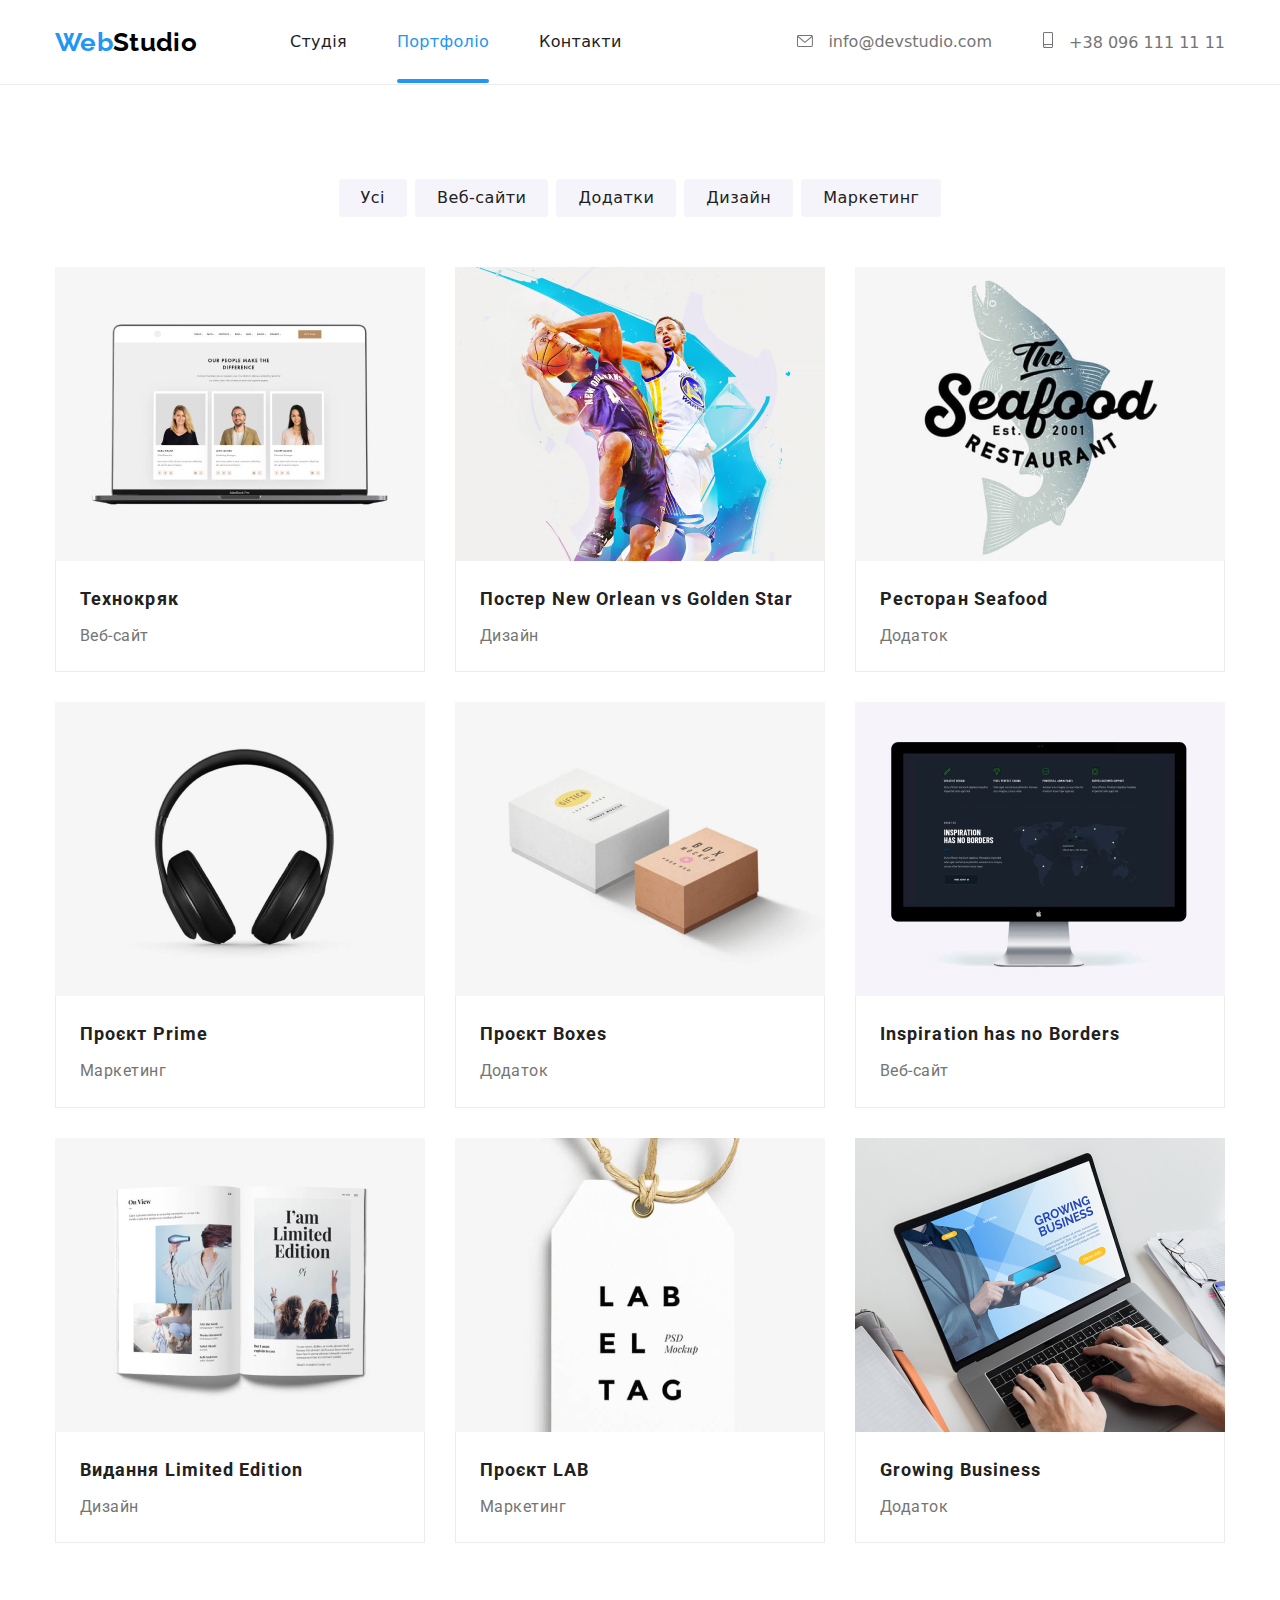
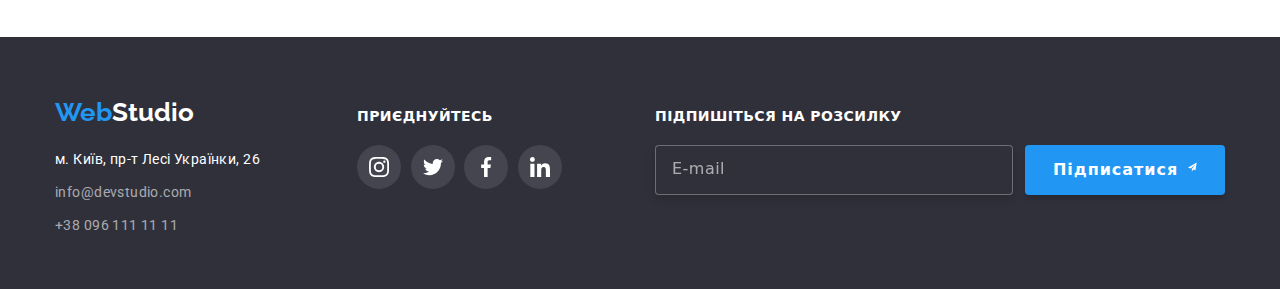
==== portfolio.html @ d7d5b074 "BEM" ====
<!DOCTYPE html>
<html lang="uk">
  <head>
    <meta charset="UTF-8" />
    <meta http-equiv="X-UA-Compatible" content="IE=edge" />
    <meta name="viewport" content="width=device-width, initial-scale=1.0" />
    <link rel="stylesheet" href="https://cdnjs.cloudflare.com/ajax/libs/modern-normalize/1.0.0/modern-normalize.min.css"/>
    <link rel="stylesheet"href="https://cdnjs.cloudflare.com/ajax/libs/animate.css/4.1.1/animate.min.css"/>
    <link rel="stylesheet" href="./css/style.css">
    <link rel="preconnect" href="https://fonts.googleapis.com">
<link rel="preconnect" href="https://fonts.gstatic.com" crossorigin>
<link href="https://fonts.googleapis.com/css2?family=Raleway:wght@700&family=Roboto:wght@400;500;700;900&display=swap" rel="stylesheet">
    <title>Web Studio</title>
  </head>
  <body>
    <header class="header portf-header">
      <div class="header__wrap container">
        <nav class="header-nav">
          <a href="./index.html" class="logo link">Web<span class="logo--accent-black">Studio</span></a>
          <ul class="navigation">
            <li class="navigation__item link"><a href="./index.html" class="header__item--link link">Студія</a></li>
            <li class="navigation__item link"><a href="./portfolio.html" class="header__item--link link navigation__item--current">Портфоліо</a></li>
            <li class="navigation__item link"><a href="" class="header__item--link link">Контакти</a></li>
          </ul>
        </nav>
        <div class="header-contact">
          <a href="mailto:info@devstudio.com" class="header-contact__item link header__item--link">
            <svg class="header-contact__icon" width="16" height="12">
              <use href="./images/icons.svg#icon-envelope"></use>
            </svg>
            info@devstudio.com</a>
          <a href="tel:+380961111111" class="header-contact__item link header__item--link">
            <svg class="header-contact__icon" width="12" height="16">
              <use href="./images/icons.svg#icon-smartphone"></use>
            </svg>
            +38 096 111 11 11</a>
        </div>
      </div>
    </header>
    <main>
      <section>
        <div class="container">
          <h1 class="invisible">Портфоліо</h1>
          <ul>
            <div class="filter-nav animate__animated animate__slideInDown">
              <li class="filter-nav__link link"><button type="button" class="filter-nav__button">Усі</button></li>
              <li class="filter-nav__link link"><button type="button" class="filter-nav__button">Веб-сайти</button></li>
              <li class="filter-nav__link link"><button type="button" class="filter-nav__button">Додатки</button></li>
              <li class="filter-nav__link link"><button type="button" class="filter-nav__button">Дизайн</button></li>
              <li class="filter-nav__link link"><button type="button" class="filter-nav__button">Маркетинг</button></li>
            </div>
          </ul>
         
          <ul>
            <div class="portfolio-cards animate__animated animate__zoomIn">
              <li class="portfolio-cards__item">
                <a href="" class="portfolio-cards__link link">
                  <div>
                    <div class="portfolio-cards__overlay">
                      <img src="./images/portfolio/tehnokryak.jpg" alt="Технокряк">
                        <p class="portfolio-cards__overlay-text">Ресурс пропонує комплексні пропозиції з різним рівнем функціоналу та сервісів. Все це дозволить відвідувачу отримати вичерпні відомості про компанію чи приватну особу.</p>
                    </div>
                    <div class="portfolio-cards__content">
                      <h2 class="portfolio-cards__title">Технокряк</h2>
                      <p class="portfolio-cards__text">Веб-сайт</p>
                    </div>
                </div>
                </a>
              </li>
              <li class="portfolio-cards__item">
                <a href="" class="portfolio-cards__link link">
                  <div>
                    <div class="portfolio-cards__overlay">
                      <img src="./images/portfolio/poster.jpg" alt="Постер New Orlean vs Golden Star" width="370px">
                        <p class="portfolio-cards__overlay-text">Ресурс пропонує комплексні пропозиції з різним рівнем функціоналу та сервісів. Все це дозволить відвідувачу отримати вичерпні відомості про компанію чи приватну особу.</p>
                    </div>
                    <div class="portfolio-cards__content">
                      <h2 class="portfolio-cards__title">Постер New Orlean vs Golden Star</h2>
                      <p class="portfolio-cards__text">Дизайн</p>
                    </div>
                  </div>
                </a>
              </li>
              <li class="portfolio-cards__item">
                <a href="" class="portfolio-cards__link link">
                  <div>
                    <div class="portfolio-cards__overlay">
                      <img src="./images/portfolio/restoran.jpg" alt="Ресторан Seafood" width="370px">
                        <p class="portfolio-cards__overlay-text">Ресурс пропонує комплексні пропозиції з різним рівнем функціоналу та сервісів. Все це дозволить відвідувачу отримати вичерпні відомості про компанію чи приватну особу.</p>
                    </div>
                    <div class="portfolio-cards__content">
                      <h2 class="portfolio-cards__title">Ресторан Seafood</h2>
                      <p class="portfolio-cards__text">Додаток</p>
                    </div>
                    
                  </div>
                </a>
              </li>
              <li class="portfolio-cards__item">
                <a href="" class="portfolio-cards__link link">
                  <div>
                    <div class="portfolio-cards__overlay">
                      <img src="./images/portfolio/project-prime.jpg" alt="Проєкт Prime" width="370px">
                        <p class="portfolio-cards__overlay-text">Ресурс пропонує комплексні пропозиції з різним рівнем функціоналу та сервісів. Все це дозволить відвідувачу отримати вичерпні відомості про компанію чи приватну особу.</p>
                    </div>
                    <div class="portfolio-cards__content">
                      <h2 class="portfolio-cards__title">Проєкт Prime</h2>
                      <p class="portfolio-cards__text">Маркетинг</p>
                    </div>
                  </div>
                </a>
              </li>
              <li class="portfolio-cards__item">
                <a href="" class="portfolio-cards__link link">
                  <div>
                    <div class="portfolio-cards__overlay">
                      <img src="./images/portfolio/project-boxes.jpg" alt="Проєкт Boxes" width="370px">
                        <p class="portfolio-cards__overlay-text">Ресурс пропонує комплексні пропозиції з різним рівнем функціоналу та сервісів. Все це дозволить відвідувачу отримати вичерпні відомості про компанію чи приватну особу.</p>
                    </div>
                    <div class="portfolio-cards__content">
                      <h2 class="portfolio-cards__title">Проєкт Boxes</h2>
                      <p class="portfolio-cards__text">Додаток</p>
                    </div>
                  </div>
                </a>
              </li>
              <li class="portfolio-cards__item">
                <a href="" class="portfolio-cards__link link">
                  <div>
                    <div class="portfolio-cards__overlay">
                      <img src="./images/portfolio/inspiration.jpg" alt="Inspiration has no Borders" width="370px">
                        <p class="portfolio-cards__overlay-text">Ресурс пропонує комплексні пропозиції з різним рівнем функціоналу та сервісів. Все це дозволить відвідувачу отримати вичерпні відомості про компанію чи приватну особу.</p>
                    </div>
                    <div class="portfolio-cards__content">
                      <h2 class="portfolio-cards__title">Inspiration has no Borders</h2>
                      <p class="portfolio-cards__text">Веб-сайт</p>
                    </div>
                  </div>
                </a>
              </li>
              <li class="portfolio-cards__item">
                <a href="" class="portfolio-cards__link link">
                  <div>
                    <div class="portfolio-cards__overlay">
                      <img src="./images/portfolio/vydannia.jpg" alt="Видання Limited Edition" width="370px">
                        <p class="portfolio-cards__overlay-text">Ресурс пропонує комплексні пропозиції з різним рівнем функціоналу та сервісів. Все це дозволить відвідувачу отримати вичерпні відомості про компанію чи приватну особу.</p>
                    </div>
                    <div class="portfolio-cards__content">
                      <h2 class="portfolio-cards__title">Видання Limited Edition</h2>
                      <p class="portfolio-cards__text">Дизайн</p>
                    </div>
                  </div>
                </a>
              </li>
              <li class="portfolio-cards__item">
                <a href="" class="portfolio-cards__link link">
                  <div>
                    <div class="portfolio-cards__overlay">
                      <img src="./images/portfolio/project-lab.jpg" alt="Проєкт LAB" width="370px">
                        <p class="portfolio-cards__overlay-text">Ресурс пропонує комплексні пропозиції з різним рівнем функціоналу та сервісів. Все це дозволить відвідувачу отримати вичерпні відомості про компанію чи приватну особу.</p>
                    </div>
                    <div class="portfolio-cards__content">
                      <h2 class="portfolio-cards__title">Проєкт LAB</h2>
                      <p class="portfolio-cards__text">Маркетинг</p>
                    </div>
                  </div>
                </a>
              </li>
              <li class="portfolio-cards__item">
                <a href="" class="portfolio-cards__link link">
                  <div>
                    <div class="portfolio-cards__overlay">
                      <img src="./images/portfolio/growing-business.jpg" alt="Growing Business" width="370px">
                        <p class="portfolio-cards__overlay-text">Ресурс пропонує комплексні пропозиції з різним рівнем функціоналу та сервісів. Все це дозволить відвідувачу отримати вичерпні відомості про компанію чи приватну особу.</p>
                    </div>
                    <div class="portfolio-cards__content">
                      <h2 class="portfolio-cards__title">Growing Business</h2>
                      <p class="portfolio-cards__text">Додаток</p>
                    </div>
                  </div>
                </a>
              </li>
            </div>
          </ul>
        </div>
    </section>
    </main>

    <!-- FOOTER -->

    <footer class="footer">
      <div class="container">
        <div class="footer-flex-wrap">
          <div class="footer-wrap">
            <a href="./index.html" class="logo link footer-logo">Web<span class="logo--accent-white">Studio</span></a>
            <address class="address">м. Київ, пр-т Лесі Українки, 26</address>
            <a href="mailto:info@devstudio.com" class="footer-wrap__item footer-contacts header-link">info@devstudio.com</a>
            <a href="tel:+380961111111" class="footer-contacts header-link">+38 096 111 11 11</a>
          </div>
          <div class="join-footer">
            <h3 class="join-footer__title">приєднуйтесь</h3>
            <ul class="footer-list">
              <li class="footer-list__item">
                <a class="footer-list__link" href="https://instagram.com/">
                    <svg class="footer-list__icon" width="20" height="20">
                      <use href="./images/icons.svg#icon-instagram-team"></use>
                    </svg>
                </a>
              </li>
              <li class="footer-list__item">
                <a class="footer-list__link" href="https://twitter.com">
                  <svg class="footer-list__icon" width="20" height="20">
                    <use href="./images/icons.svg#icon-twitter-team"></use>
                  </svg>
                </a>
              </li>
              <li class="footer-list__item">
                <a class="footer-list__link" href="https://facebook.com">
                  <svg class="footer-list__icon" width="20" height="20">
                    <use href="./images/icons.svg#icon-facebook-team"></use>
                  </svg>
                </a>
              </li>
              <li class="footer-list__item">
                <a class="footer-list__link" href="https://linkedin.com">
                  <svg class="footer-list__icon" width="20" height="20">
                    <use href="./images/icons.svg#icon-linkedin-team"></use>
                  </svg>
                </a>
              </li>
            </ul>
          </div>
          <div class="footer-follow">
            <p class="footer-follow__title">Підпишіться на розсилку</p>
            <div class="follow-wrap">
              <label class="follow-input">
                <input type="email" name="email" placeholder="E-mail" autocomplete="off" class="follow-input__styles">
              </label>
              <button type="submit" class="follow-btn">
                Підписатися
                <svg class="icon-send" width="18" height="18">
                  <use href="./images/icons.svg#icon-send"></use>
                </svg>
              </button>
            </div>
            
          </div>
        </div>
      </div>
    </footer>

    <script> </script>
  </body>
</html>
---- css/style.css ----
:root{
--primary-text-color: #757575;
--title-text-color: #212121;
--accent-color: #2196F3;
--primary-white-color: #ffffff;
--secondary-background-color: #F5F4FA;
--icons-fill-color: #AFB1B8;
--accent-hover-color: #188CE8;
--primary-footer-color: #2F303A;
--primary-border-color: #ECECEC;
}


.main-page{
    background-color: var(--primary-white-color);
    color: var(--primary-text-color);

    font-family: 'Roboto', sans-serif;
    font-weight: 400;
    letter-spacing: 0.03em;
    font-size: 14px;
}

h1,
h2,
h3,
h4,
h5,
h6,
p,
ul {
    margin: 0;
}

h2{
    font-weight: 700;
    font-size: 36px;
    line-height: 1.7;
    letter-spacing: 0.03em;
    text-align: center;

    color: var(--title-text-color);
}

h3{
    color: var(--title-text-color);
    

    font-weight: 700;
    font-size: 18px;
    line-height: 2;
    letter-spacing: 0.06em;
}

p{
    font-size: 16px;
    line-height: 1.9;
    letter-spacing: 0.03em;
    color: var(--primary-text-color);
}

button {
    border: none;
    cursor: pointer;
}

.invisible {
    position: absolute;
    clip: rect(0 0 0 0);
    width: 1px;
    height: 1px;
    margin: -1px;
  }


ul {
    margin-top: 0;
    margin-bottom: 0;
    padding-left: 0;
    list-style: none;
}

img {
    display: block;
    max-width: 100%;
    height: auto;
}   

.container {
    max-width: 1200px;
    margin-left: auto;
    margin-right: auto;
    padding-left: 15px;
    padding-right: 15px;
    /* outline: 1px solid red; */
}

section {
    padding-top: 94px;
    padding-bottom: 94px;
  }

/* HEADER */


.navigation{
    display: flex;   
    align-items: center;
}


.header {
    max-width: 1600px;
    margin-left: auto;
    margin-right: auto;
}

.navigation__item:not(:first-of-type){
    margin-left: 50px;
}

.header__wrap {
    display: flex;
}

.header-nav{
    font-weight: 500;
    line-height: 1.15;
    letter-spacing: 0.02em;
    color: var(--title-text-color);
    display: flex;
}

.header__item--link{
    transition: color 250ms cubic-bezier(0.4, 0, 0.2, 1);
}

.header__item--link:hover,
.nheader__item--link:focus{
    color: var(--accent-color);
}

.link {
    list-style-type: none;
    text-decoration: none;
    color: var(--title-text-color);
    position: relative;
    padding-top: 32px;
    padding-bottom: 32px;
}

.navigation__item--current{
    color: var(--accent-color);
}

.navigation__item--current::after{
    content: '';
    position: absolute;
    display: block;
    width: 100%;
    height: 4px;
    bottom: 0;
    background-color: var(--accent-color);
    border-radius: 2px;
}

.header-contact {
    display: flex;
    align-items: center;
    margin-left: auto;
}

.header-contact__item{
    color: var(--primary-text-color);
    text-decoration: none;
}

.header-contact__item:not(:first-child){
    margin-left: 50px;
}

.header-contact__icon {
    margin-right: 10px;
    align-items: center;
    fill: currentColor;
}


.portf-header {
    border-bottom: 1px solid var(--primary-border-color);
}



/* LOGO */

.logo--accent-black{
color: #000000;
}

.logo--accent-white {
    color: var(--primary-white-color);
}

.logo{
    display: flex;
    align-items: center;
    color: var(--accent-color);
    font-family: 'Raleway';
    font-weight: 700;
    font-size: 26px;
    line-height: 1.2;
    margin-right: 93px;
    padding-top: 24px;
    padding-bottom: 24px;
}

.footer-logo {
    margin-bottom: 20px;
    padding: 0;
}




/* HERO SECTION */

.hero-section {
    background-color: #C4C4C4;
    background-image: linear-gradient(to right, rgba(47, 48, 58, 0.4), rgba(47, 48, 58, 0.4)), url(../images/hero-bcg.jpg);
    background-repeat: no-repeat;
    background-size: cover;
    max-width: 1600px;
    min-height: 600px;
    margin-left: auto;
    margin-right: auto;

    text-align: center;
    padding-top: 200px;
    padding-bottom: 200px;
}

.hero__title{
    color: var(--primary-white-color);
    font-weight: 900;
    font-size: 44px;
    line-height: 1.36;
    letter-spacing: 0.06em;
    text-transform: uppercase;
    max-width: 700px;
    margin: 0 auto;
}

.hero__btn{
    font-family: inherit;
    font-weight: 700;
    font-size: 16px;
    line-height: 1.9;
    letter-spacing: 0.06em;

    
    box-sizing: border-box;
    padding: 10px 32px;
    box-shadow: 0px 4px 4px rgba(0, 0, 0, 0.15);
    margin-top: 30px;

    border: 0;
    border-radius: 4px;
    cursor: pointer;
    color: var(--primary-white-color);
    background-color: var(--accent-color);
    transition: background-color, 250ms cubic-bezier(0.4, 0, 0.2, 1);
}

.hero__btn:hover,
.hero__btn:focus{
    background-color: var(--accent-hover-color);
}


/* ABOUT SECTION */

.about-container__item {
    max-width: 270px;
    list-style-type: none;
}

.about-container {
    display: flex;
}

.about-container__item:not(:first-child){
    margin-left: 30px;
}

.about-container__title {
    font-family: 'Roboto';
    font-weight: 700;
    font-size: 14px;
    line-height: 1.1;
    letter-spacing: 0.03em;
    text-transform: uppercase;
    margin-bottom: 10px;      
}

.about-container__text {
    font-family: 'Roboto';
    font-weight: 400;
    font-size: 14px;
    line-height: 1.7;
    letter-spacing: 0.03em;
}

.about-container_icon{
    margin-bottom: 30px;
    background-color: var(--secondary-background-color);
    border-radius: 4px;
}

.about-container--svg {
    display: block;
    margin: 0 auto;
    align-items: center;
    height: 120px;

}

/* SECTION WORK */

.section-work {
    padding-top: 0;
}

.section-work__title {
    margin-bottom: 50px;
}

.work-list{
    margin: 0 auto;
    list-style-type: none;
    display: flex;
    column-gap: 30px;
}

.work-list__item{
position: relative;
flex-basis: calc((100% - 60px)/3);
}

.work-list__text-container{
    position: absolute;
    display: block;
    left: 0;
    bottom: 0;
    min-height: 70px;
    width: 100%;
    background-color: rgba(47, 48, 58, 0.8);

    font-weight: 700;
    font-size: 14px;
    line-height: 1.1;
    letter-spacing: 0.03em;
    text-transform: uppercase;
    text-align: center;
    color: var(--primary-white-color);
    padding-top: 27px;
    padding-bottom: 27px;
}

.work-list__text{
    font-size: 14px;
    line-height: 1.1;
    letter-spacing: 0.03em;
    color: var(--primary-white-color);
}

/* OUR TEAM SECTION */

.team-section__title{
    margin-bottom: 50px;
}

.team-section {
    background-color: var(--secondary-background-color);
}

.team-list {
    display: flex;
}

.team-list__item {
    list-style-type: none;
    background-color: var(--primary-white-color);
    max-width: 270px;
    box-shadow: 0px 1px 3px rgba(0, 0, 0, 0.12), 0px 1px 1px rgba(0, 0, 0, 0.14), 0px 2px 1px rgba(0, 0, 0, 0.2);
    border-radius: 0px 0px 4px 4px;
    padding-bottom: 30px;
}

.team-list__title {
    font-family: 'Roboto';
    font-weight: 500;
    font-size: 16px;
    line-height: 1.2;
    text-align: center;
    letter-spacing: 0.03em;
    color: var(--title-text-color);
    margin-bottom: 10px;
    margin-top: 30px;
}

.team-list__text {
    font-family: 'Roboto';
    font-weight: 400;
    font-size: 16px;
    line-height: 1.2;
    text-align: center;
    letter-spacing: 0.03em;
}

.team-list__item:not(:first-child){
    margin-left: 30px;
}

.social-list{
    display: flex;
    list-style-type: none;
    max-width: 206px;
    margin: 0 auto;
    justify-content: space-between;
}

.social-list__link{
    display: block;
    width: 44px;
    height: 44px;
    border-radius: 50%;
    margin-top: 16px;
    color: var(--icons-fill-color);
    transition: color 250ms cubic-bezier(0.4, 0, 0.2, 1), background-color 250ms cubic-bezier(0.4, 0, 0.2, 1);;
}

.social-list__link:hover,
.social-list__link:focus{
    background-color: var(--accent-color);
    color: var(--primary-white-color);
}

.social-list__icon{
    display: block;
    margin: 0 auto;
    height: 44px;
    fill: currentColor;
}



/* Our clients section */

.client-list{
    display: flex;
    list-style-type: none;
    max-width: 1170px;
    justify-content: space-between;
    margin-top: 50px;
}

.client-card__item:hover,
.client-card__item:focus{
    border: 1px solid var(--accent-color);
    border-radius: 4px;
    color: var(--accent-color);
}

.client-card__item{
    display: flex;
    justify-content: center;
    align-items: center;
    width: 170px;
    height: 92px;
    color: var(--icons-fill-color);
    border: 1px solid #AFB1B8;
    border-radius: 4px;
    transition: color 250ms cubic-bezier(0.4, 0, 0.2, 1);
}


.client-card__icon{
    width: 106px;
    height: 60px;
    fill: currentColor;
}

/* FOOTER */

.footer {
    background-color:var(--primary-footer-color);
    padding-bottom: 60px;
    padding-top: 60px;
    max-height: 252px;
    margin-left: auto;
    margin-right: auto;
}

.footer-flex-wrap{
    display: flex;
}

.footer-wrap {
    display: flex;
    flex-direction: column;
    margin: 0;
    padding: 0;
}

.footer-contacts {
    text-decoration: none;
    font-family: 'Roboto';
    font-weight: 400;
    font-size: 14px;
    line-height: 1.7;
    letter-spacing: 0.03em;
    color: rgba(255, 255, 255, 0.6);
}

.footer-wrap__item:not(:last-of-type){
    margin-bottom: 9px;
}

.join-footer{
    width: 206px;
    margin-left: 70px;
    margin-top: 12px;
}

.join-footer__title{
    text-transform: uppercase;
    font-weight: 700;
    font-size: 14px;
    line-height: 1.1;
    letter-spacing: 0.03em;
    color: var(--primary-white-color);
}

.footer-list{
    margin-top: 20px;
    display: flex;
    list-style-type: none;
    justify-content: space-between;
}

.footer-list__link{
    background-color: rgba(255, 255, 255, 0.1);
    width: 44px;
    height: 44px;
    border-radius: 50%;
    transition: background-color 250ms cubic-bezier(0.4, 0, 0.2, 1);
}

.footer-list__link:hover,
.footer-list__link:focus{
    background-color: var(--accent-color);
    
}

.footer-list__link{
    display: flex;
    align-items: center;
    justify-content: center;
    height: 44px;
    color: var(--primary-white-color);
}

.footer-list__icon{
    fill: currentColor;
}

.footer-follow{
    display: flex;
    flex-direction: column;
    margin-top: 12px;
    margin-left: 93px;
}

.follow-wrap {
    margin-top: 20px;
    display: flex;
    flex-direction: row;
}

.follow-input {
    display: flex;
    width: 358px;
    height: 50px;
}

.follow-input__styles::placeholder{
    font-weight: 400;
    font-size: 16px;
    line-height: 1.25;
    letter-spacing: 0.03em;
    color: rgba(255, 255, 255, 0.6);
}

.follow-input__styles {
    width: 100%;
    background-color: var(--primary-footer-color);
    color: rgba(255, 255, 255, 0.6);
    border: 1px solid rgba(255, 255, 255, 0.3);
    filter: drop-shadow(0px 4px 4px rgba(0, 0, 0, 0.15));
    border-radius: 4px;
    padding-left: 16px;
    transition: border 250ms cubic-bezier(0.4, 0, 0.2, 1);
}

.follow-input__styles:focus{
    border: 1px solid var(--accent-color);
    outline: none;
}

.footer-follow__title{
    text-transform: uppercase;
    font-weight: 700;
    font-size: 14px;
    line-height: 1.1;
    letter-spacing: 0.03em;
    color: var(--primary-white-color);
}

.follow-btn {
    display: flex;
    width: 200px;
    height: 50px;
    background-color: var(--accent-color);
    border-radius: 4px;
    padding: 10px 28px;
    margin-left: 12px;

    box-shadow: 0px 4px 4px rgba(0, 0, 0, 0.15);

    font-weight: 700;
    font-size: 16px;
    line-height: 1.9;
    letter-spacing: 0.06em;
    color: var(--primary-white-color);
}

.icon-send {
    display: flex;
    margin-left: 10px;
    width: 24px;
    height: 24px;
    padding: 0;
}

.address{
    font-family: 'Roboto';
    font-style: normal;
    font-weight: 400;
    font-size: 14px;
    line-height: 1.7;
    letter-spacing: 0.03em;
    color: var(--primary-white-color);
    margin-bottom: 9px;
}

/* PORTFOLIO.html */

.filter-nav {
    display: flex;
    justify-content: center;
    padding-bottom: 50px;
}

.filter-nav__link{
    padding: 0;
}

.portfolio-cards{
    display: flex;
    flex-wrap: wrap;
    gap: 30px;
}

.portfolio-cards__item:hover,
.portfolio-cards__item:focus{
    box-shadow: 0px 1px 1px rgba(0, 0, 0, 0.12), 0px 4px 4px rgba(0, 0, 0, 0.06), 1px 4px 6px rgba(0, 0, 0, 0.16);
}

.portfolio-cards__item {
    list-style-type: none;
    max-width: 370px;
}

.portfolio-cards__overlay{
    position: relative;
    overflow: hidden;
}

.portfolio-cards__overlay-text{
    position: absolute;
    left: 0;
    top: 0;
    width: 100%;
    height: 100%;
    padding: 63px 24px;
    background-color: rgba(33, 150, 243, 0.9);
    transform: translateY(100%);
    transition: transform 250ms cubic-bezier(0.4, 0, 0.2, 1);
}

.portfolio-cards__overlay-text{
    font-style: normal;
    font-weight: 400;
    font-size: 18px;
    line-height: 1.6;
    letter-spacing: 0.03em;
    color: var(--primary-white-color);
    margin: 0;
}

.portfolio-cards__item:hover .portfolio-cards__overlay-text,
.portfolio-cards__link:focus .portfolio-cards__overlay-text{
    transform: translateY(0);
}

.portfolio-cards__content{
    border-bottom: 1px solid var(--primary-border-color);
    border-left: 1px solid var(--primary-border-color);
    border-right: 1px solid var(--primary-border-color);
    padding: 20px 24px;
}

.portfolio-cards__title {
    font-family: 'Roboto';
    font-weight: 700;
    font-size: 18px;
    line-height: 2;
    letter-spacing: 0.06em;
    text-align: left;
}

.portfolio-cards__text{
    font-family: 'Roboto';
    font-weight: 400;
    font-size: 16px;
    line-height: 1.9;
    letter-spacing: 0.03em;
    color: var(--primary-text-color);
    margin-top: 4px;     
}

.filter-nav__link:not(:last-child){
    margin-right: 8px;
}

.filter-nav__button{
    font-family: inherit;
    font-weight: 500;
    font-size: 16px;
    line-height: 1.6;
    letter-spacing: 0.03em;

    color: var(--title-text-color);
    background-color: var(--secondary-background-color);
    list-style-type: none;
    text-decoration: none;
    cursor: pointer;

    padding: 6px 22px;
    
    border: transparent;
    border-radius: 4px;

    transition: color 250ms cubic-bezier(0.4, 0, 0.2, 1), background-color 250ms cubic-bezier(0.4, 0, 0.2, 1);
}

.filter-nav__button:hover,
.filter-nav__button:focus{
    color: var(--primary-white-color);
    background-color: var(--accent-color);
    box-shadow: 0px 3px 1px rgba(0, 0, 0, 0.1), 0px 1px 2px rgba(0, 0, 0, 0.08), 0px 2px 2px rgba(0, 0, 0, 0.12);
}




/* MODAL */

.backdrop{
    position: fixed;
    left: 0;
    top: 0;
    width: 100%;
    height: 100vh;
    background-color: rgba(0, 0, 0, 0.2);
    opacity: 1;
    transition: opacity 250ms cubic-bezier(0.4, 0, 0.2, 1), visibility 250ms cubic-bezier(0.4, 0, 0.2, 1);
}

.modal{
    position: absolute;
    top: 50%;
    left: 50%;
    transform: translate(-50%,-50%);
    width: 528px;
    height: 581px;
    background-color: var(--primary-white-color);
    box-shadow: 0px 1px 3px rgba(0, 0, 0, 0.12), 0px 1px 1px rgba(0, 0, 0, 0.14), 0px 2px 1px rgba(0, 0, 0, 0.2);
    border-radius: 4px;
}

.is-hidden{
    opacity: 0;
    visibility: hidden;
    pointer-events: none;
}

.icon-close{
    display: block;
    margin: 0 auto;
    width: 18px;
    height: 18px;
    fill: var(--title-text-color);
    transition: fill 250ms cubic-bezier(0.4, 0, 0.2, 1);
}



.close-btn{
    position: absolute;
    top: 8px;
    right: 8px;
    display: block;
    padding: 0;
    width: 30px;
    height: 30px;
    background: var(--primary-white-color);
    border: 1px solid rgba(0, 0, 0, 0.1);
    border-radius: 50%;
}

.close-btn:hover .icon-close,
.close-btn:focus .icon-close {
    fill: var(--accent-color);
}

.modal-form__title{
    font-weight: 700;
    font-size: 20px;
    line-height: 1.15;
    text-align: center;
    letter-spacing: 0.03em;
    color: var(--title-text-color);
    margin-bottom: 12px;
}

.modal-form {
    padding: 40px;
    display: flex;
    flex-direction: column;
    align-items: center;
}

.modal-form__element{
    position: relative;
    display: flex;
    flex-direction: column;
    margin-bottom: 10px;
    width: 100%;
}

.modal-form__input {
    border: 1px solid rgba(33, 33, 33, 0.2);
    border-radius: 4px;
    transition: border 250ms cubic-bezier(0.4, 0, 0.2, 1);
}

.modal-form__input:focus{
    border: 1px solid var(--accent-color);
    outline: none;
}

.modal-form__input:focus + .modal-form__icon{
    fill: var(--accent-color);
}

.modal-form__icon{
    position: absolute;
    bottom: 11px;
    left: 12px;
    transition: fill 250ms cubic-bezier(0.4, 0, 0.2, 1);
}

.modal-form__input{
    height: 40px;
    padding-left: 42px;
}

.modal-textarea {
    display: flex;
    flex-direction: column;
    width: 100%;
    margin-bottom: 20px;
}

.modal-textarea-input{
    border: 1px solid rgba(33, 33, 33, 0.2);
    border-radius: 4px;
    padding: 12px 16px;
    transition: border 250ms cubic-bezier(0.4, 0, 0.2, 1);
}

.modal-textarea-input:focus{
    border: 1px solid var(--accent-color);
    outline: none;
}

.modal-textarea-input{
    resize: none;
}

.modal-checkbox {
    position: relative;
    text-align: center;
    width: 100%;
    margin-bottom: 30px;
    font-weight: 400;
    font-size: 14px;
    line-height: 1.7;
    letter-spacing: 0.03em;
    color: var(--primary-text-color);
    padding-left: 12px;
}

.checkbox-input {
    -webkit-appearance: none;
    -moz-appearance: none;
    appearance: none;
    position: absolute;
}

.privacy {
    color: var(--accent-color);
    margin-left: 0.3em;
}

.checkbox-input:checked + .checkbox-icon{
    background-color: var(--accent-color);
    background-image: url(../images/marker.svg);
    background-repeat: no-repeat;
    background-size:cover;
    background-origin: border-box;
    border: none;
}

.checkbox-icon {
    position: absolute;
    top: 4px;
    left: 18px;
    height: 15px;
    width: 16px;
    border: 2px solid var(--title-text-color);
    border-radius: 2px;
    background-color: var(--primary-white-color);
    background-size: contain;
    transition: background-color 250ms cubic-bezier(0.4, 0, 0.2, 1), border 250ms cubic-bezier(0.4, 0, 0.2, 1);
}

.modal-submit{
    display: flex;
    width: 200px;
    height: 50px;
    background-color: var(--accent-color);
    border-radius: 4px;
    padding: 10px 52px;

    font-weight: 700;
    font-size: 16px;
    line-height: 1.9;
    letter-spacing: 0.06em;
    color: var(--primary-white-color);
    transition: background-color 250ms cubic-bezier(0.4, 0, 0.2, 1), box-shadow 250ms cubic-bezier(0.4, 0, 0.2, 1);
}

.modal-submit:hover,
.modal-submit:focus{
    background-color: var(--accent-hover-color);
    box-shadow: 0px 4px 4px rgba(0, 0, 0, 0.15);
}

.no-scroll{
    overflow: hidden;
}
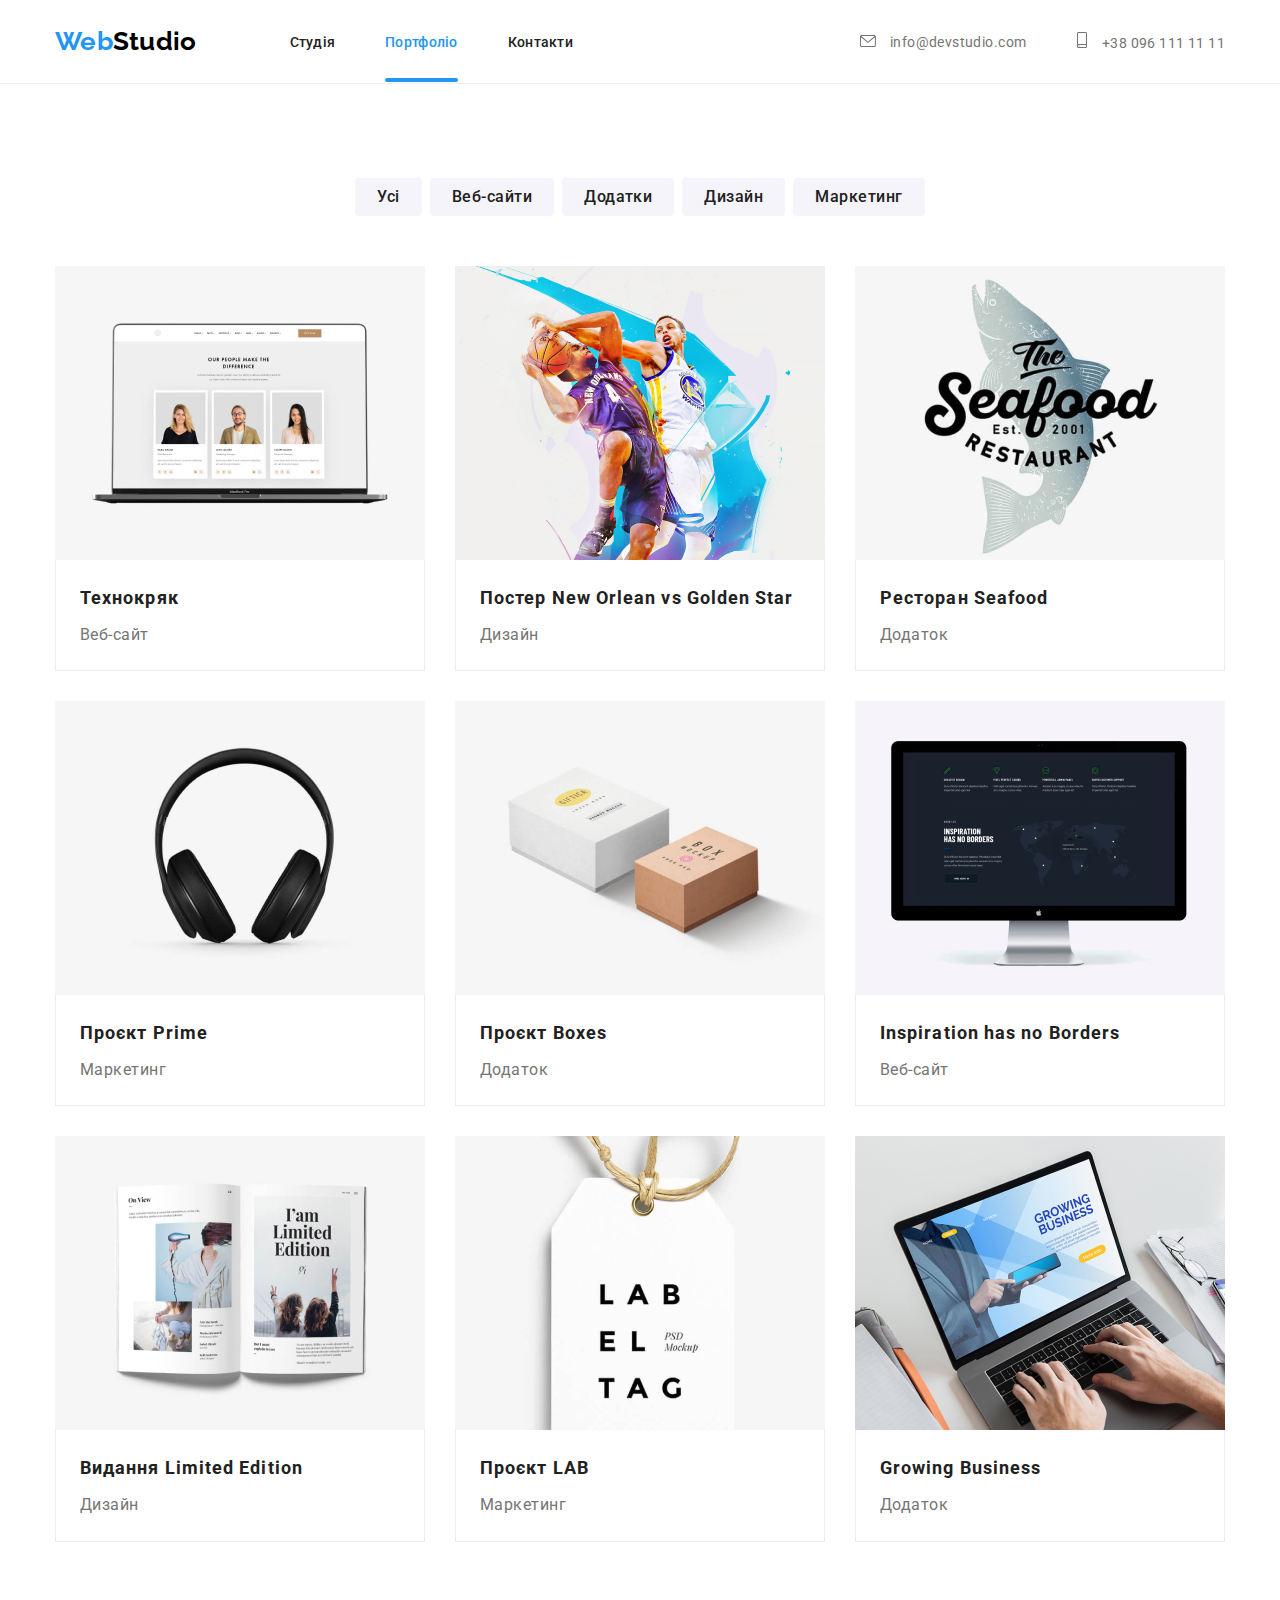
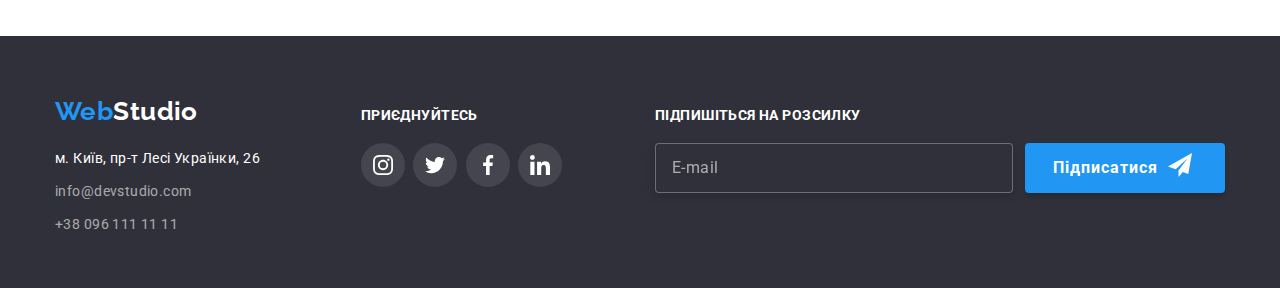
==== commit f7a01f03: "SASS" ====
--- a/portfolio.html
+++ b/portfolio.html
@@ -6,7 +6,7 @@
     <meta name="viewport" content="width=device-width, initial-scale=1.0" />
     <link rel="stylesheet" href="https://cdnjs.cloudflare.com/ajax/libs/modern-normalize/1.0.0/modern-normalize.min.css"/>
     <link rel="stylesheet"href="https://cdnjs.cloudflare.com/ajax/libs/animate.css/4.1.1/animate.min.css"/>
-    <link rel="stylesheet" href="./css/style.css">
+    <link rel="stylesheet" href="./css/main.min.css">
     <link rel="preconnect" href="https://fonts.googleapis.com">
 <link rel="preconnect" href="https://fonts.gstatic.com" crossorigin>
 <link href="https://fonts.googleapis.com/css2?family=Raleway:wght@700&family=Roboto:wght@400;500;700;900&display=swap" rel="stylesheet">
@@ -16,7 +16,7 @@
     <header class="header portf-header">
       <div class="header__wrap container">
         <nav class="header-nav">
-          <a href="./index.html" class="logo link">Web<span class="logo--accent-black">Studio</span></a>
+          <a href="./index.html" class="logo">Web<span class="logo--accent-black">Studio</span></a>
           <ul class="navigation">
             <li class="navigation__item link"><a href="./index.html" class="header__item--link link">Студія</a></li>
             <li class="navigation__item link"><a href="./portfolio.html" class="header__item--link link navigation__item--current">Портфоліо</a></li>
@@ -192,7 +192,7 @@
       <div class="container">
         <div class="footer-flex-wrap">
           <div class="footer-wrap">
-            <a href="./index.html" class="logo link footer-logo">Web<span class="logo--accent-white">Studio</span></a>
+            <a href="./index.html" class="logo footer-logo">Web<span class="logo--accent-white">Studio</span></a>
             <address class="address">м. Київ, пр-т Лесі Українки, 26</address>
             <a href="mailto:info@devstudio.com" class="footer-wrap__item footer-contacts header-link">info@devstudio.com</a>
             <a href="tel:+380961111111" class="footer-contacts header-link">+38 096 111 11 11</a>
--- a/css/main.min.css
+++ b/css/main.min.css
@@ -0,0 +1 @@
+:root{--primary-text-color: #757575;--title-text-color: #212121;--accent-color: #2196F3;--primary-white-color: #ffffff;--secondary-background-color: #F5F4FA;--icons-fill-color: #AFB1B8;--accent-hover-color: #188CE8;--primary-footer-color: #2F303A;--primary-border-color: #ECECEC}body{background-color:var(--primary-white-color);color:var(--primary-text-color);font-family:"Roboto",sans-serif;font-weight:400;letter-spacing:.03em;font-size:14px}h1,h2,h3,h4,h5,h6,p,ul{margin:0}h2{font-weight:700;font-size:36px;line-height:1.7;letter-spacing:.03em;text-align:center;color:var(--title-text-color)}h3{color:var(--title-text-color);font-weight:700;font-size:18px;line-height:2;letter-spacing:.06em}p{font-size:16px;line-height:1.9;letter-spacing:.03em;color:var(--primary-text-color)}button{border:none;cursor:pointer}.invisible{position:absolute;clip:rect(0 0 0 0);width:1px;height:1px;margin:-1px}ul{margin-top:0;margin-bottom:0;padding-left:0;list-style:none}img{display:block;max-width:100%;height:auto}.container{max-width:1200px;margin-left:auto;margin-right:auto;padding-left:15px;padding-right:15px}section{padding-top:94px;padding-bottom:94px}.logo--accent-black{color:#000}.logo--accent-white{color:var(--primary-white-color)}.logo{display:-webkit-box;display:-ms-flexbox;display:flex;-webkit-box-align:center;-ms-flex-align:center;align-items:center;color:var(--accent-color);font-family:"Raleway";font-weight:700;font-size:26px;line-height:1.2;margin-right:93px;padding-top:24px;padding-bottom:24px;list-style-type:none;text-decoration:none}.footer-logo{margin-bottom:20px;padding:0}.navigation{display:-webkit-box;display:-ms-flexbox;display:flex;-webkit-box-align:center;-ms-flex-align:center;align-items:center}.header{max-width:1600px;margin-left:auto;margin-right:auto}.navigation__item:not(:first-of-type){margin-left:50px}.header__wrap{display:-webkit-box;display:-ms-flexbox;display:flex}.header-nav{font-weight:500;line-height:1.15;letter-spacing:.02em;color:var(--title-text-color);display:-webkit-box;display:-ms-flexbox;display:flex}.header__item--link{-webkit-transition:color 250ms cubic-bezier(0.4, 0, 0.2, 1);transition:color 250ms cubic-bezier(0.4, 0, 0.2, 1)}.header__item--link:hover,.header__item--link:focus{color:var(--accent-color)}.link{list-style-type:none;text-decoration:none;color:var(--title-text-color);position:relative;padding-top:32px;padding-bottom:32px}.navigation__item--current{color:var(--accent-color)}.navigation__item--current::after{content:"";position:absolute;display:block;width:100%;height:4px;bottom:0;background-color:var(--accent-color);border-radius:2px}.header-contact{display:-webkit-box;display:-ms-flexbox;display:flex;-webkit-box-align:center;-ms-flex-align:center;align-items:center;margin-left:auto}.header-contact__item{color:var(--primary-text-color);text-decoration:none}.header-contact__item:not(:first-child){margin-left:50px}.header-contact__icon{margin-right:10px;-webkit-box-align:center;-ms-flex-align:center;align-items:center;fill:currentColor}.portf-header{border-bottom:1px solid var(--primary-border-color)}.hero-section{background-color:#c4c4c4;background-image:-webkit-gradient(linear, left top, right top, from(rgba(47, 48, 58, 0.4)), to(rgba(47, 48, 58, 0.4))),url(../images/hero-bcg.jpg);background-image:linear-gradient(to right, rgba(47, 48, 58, 0.4), rgba(47, 48, 58, 0.4)),url(../images/hero-bcg.jpg);background-repeat:no-repeat;background-size:cover;max-width:1600px;min-height:600px;margin-left:auto;margin-right:auto;text-align:center;padding-top:200px;padding-bottom:200px}.hero__title{color:var(--primary-white-color);font-weight:900;font-size:44px;line-height:1.36;letter-spacing:.06em;text-transform:uppercase;max-width:700px;margin:0 auto}.hero__btn{font-family:inherit;font-weight:700;font-size:16px;line-height:1.9;letter-spacing:.06em;-webkit-box-sizing:border-box;box-sizing:border-box;padding:10px 32px;-webkit-box-shadow:0px 4px 4px rgba(0,0,0,.15);box-shadow:0px 4px 4px rgba(0,0,0,.15);margin-top:30px;border:0;border-radius:4px;cursor:pointer;color:var(--primary-white-color);background-color:var(--accent-color);-webkit-transition:background-color,250ms cubic-bezier(0.4, 0, 0.2, 1);transition:background-color,250ms cubic-bezier(0.4, 0, 0.2, 1)}.hero__btn:hover,.hero__btn:focus{background-color:var(--accent-hover-color)}.about-container__item{max-width:270px;list-style-type:none}.about-container__item:not(:first-child){margin-left:30px}.about-container{display:-webkit-box;display:-ms-flexbox;display:flex}.about-container__title{font-family:"Roboto";font-weight:700;font-size:14px;line-height:1.1;letter-spacing:.03em;text-transform:uppercase;margin-bottom:10px}.about-container__text{font-family:"Roboto";font-weight:400;font-size:14px;line-height:1.7;letter-spacing:.03em}.about-container_icon{margin-bottom:30px;background-color:var(--secondary-background-color);border-radius:4px}.about-container--svg{display:block;margin:0 auto;-webkit-box-align:center;-ms-flex-align:center;align-items:center;height:120px}.section-work{padding-top:0}.section-work__title{margin-bottom:50px}.work-list{margin:0 auto;list-style-type:none;display:-webkit-box;display:-ms-flexbox;display:flex;-webkit-column-gap:30px;-moz-column-gap:30px;column-gap:30px}.work-list__item{position:relative;-ms-flex-preferred-size:calc((100% - 60px)/3);flex-basis:calc((100% - 60px)/3)}.work-list__text-container{position:absolute;display:block;left:0;bottom:0;min-height:70px;width:100%;background-color:rgba(47,48,58,.8);font-weight:700;font-size:14px;line-height:1.1;letter-spacing:.03em;text-transform:uppercase;text-align:center;color:var(--primary-white-color);padding-top:27px;padding-bottom:27px}.work-list__text{font-size:14px;line-height:1.1;letter-spacing:.03em;color:var(--primary-white-color)}.team-section__title{margin-bottom:50px}.team-section{background-color:var(--secondary-background-color)}.team-list{display:-webkit-box;display:-ms-flexbox;display:flex}.team-list__item{list-style-type:none;background-color:var(--primary-white-color);max-width:270px;-webkit-box-shadow:0px 1px 3px rgba(0,0,0,.12),0px 1px 1px rgba(0,0,0,.14),0px 2px 1px rgba(0,0,0,.2);box-shadow:0px 1px 3px rgba(0,0,0,.12),0px 1px 1px rgba(0,0,0,.14),0px 2px 1px rgba(0,0,0,.2);border-radius:0px 0px 4px 4px;padding-bottom:30px}.team-list__item:not(:first-child){margin-left:30px}.team-list__title{font-family:"Roboto";font-weight:500;font-size:16px;line-height:1.2;text-align:center;letter-spacing:.03em;color:var(--title-text-color);margin-bottom:10px;margin-top:30px}.team-list__text{font-family:"Roboto";font-weight:400;font-size:16px;line-height:1.2;text-align:center;letter-spacing:.03em}.social-list{display:-webkit-box;display:-ms-flexbox;display:flex;list-style-type:none;max-width:206px;margin:0 auto;-webkit-box-pack:justify;-ms-flex-pack:justify;justify-content:space-between}.social-list__link{display:block;width:44px;height:44px;border-radius:50%;margin-top:16px;color:var(--icons-fill-color);-webkit-transition:color 250ms cubic-bezier(0.4, 0, 0.2, 1),background-color 250ms cubic-bezier(0.4, 0, 0.2, 1);transition:color 250ms cubic-bezier(0.4, 0, 0.2, 1),background-color 250ms cubic-bezier(0.4, 0, 0.2, 1)}.social-list__link:hover,.social-list__link:focus{background-color:var(--accent-color);color:var(--primary-white-color)}.social-list__icon{display:block;margin:0 auto;height:44px;fill:currentColor}.client-list{display:-webkit-box;display:-ms-flexbox;display:flex;list-style-type:none;max-width:1170px;-webkit-box-pack:justify;-ms-flex-pack:justify;justify-content:space-between;margin-top:50px}.client-card__item{display:-webkit-box;display:-ms-flexbox;display:flex;-webkit-box-pack:center;-ms-flex-pack:center;justify-content:center;-webkit-box-align:center;-ms-flex-align:center;align-items:center;width:170px;height:92px;color:var(--icons-fill-color);border:1px solid #afb1b8;border-radius:4px;-webkit-transition:color 250ms cubic-bezier(0.4, 0, 0.2, 1);transition:color 250ms cubic-bezier(0.4, 0, 0.2, 1)}.client-card__item:hover,.client-card__item:focus{border:1px solid var(--accent-color);border-radius:4px;color:var(--accent-color)}.client-card__icon{width:106px;height:60px;fill:currentColor}.filter-nav{display:-webkit-box;display:-ms-flexbox;display:flex;-webkit-box-pack:center;-ms-flex-pack:center;justify-content:center;padding-bottom:50px}.filter-nav__link{padding:0}.filter-nav__link:not(:last-child){margin-right:8px}.portfolio-cards{display:-webkit-box;display:-ms-flexbox;display:flex;-ms-flex-wrap:wrap;flex-wrap:wrap;gap:30px}.portfolio-cards__item{list-style-type:none;max-width:370px}.portfolio-cards__item:hover,.portfolio-cards__item:focus{-webkit-box-shadow:0px 1px 1px rgba(0,0,0,.12),0px 4px 4px rgba(0,0,0,.06),1px 4px 6px rgba(0,0,0,.16);box-shadow:0px 1px 1px rgba(0,0,0,.12),0px 4px 4px rgba(0,0,0,.06),1px 4px 6px rgba(0,0,0,.16)}.portfolio-cards__item:hover .portfolio-cards__overlay-text,.portfolio-cards__item:focus .portfolio-cards__overlay-text{-webkit-transform:translateY(0);transform:translateY(0)}.portfolio-cards__overlay{position:relative;overflow:hidden}.portfolio-cards__overlay-text{position:absolute;left:0;top:0;width:100%;height:100%;padding:63px 24px;background-color:rgba(33,150,243,.9);-webkit-transform:translateY(100%);transform:translateY(100%);-webkit-transition:-webkit-transform 250ms cubic-bezier(0.4, 0, 0.2, 1);transition:-webkit-transform 250ms cubic-bezier(0.4, 0, 0.2, 1);transition:transform 250ms cubic-bezier(0.4, 0, 0.2, 1);transition:transform 250ms cubic-bezier(0.4, 0, 0.2, 1), -webkit-transform 250ms cubic-bezier(0.4, 0, 0.2, 1)}.portfolio-cards__overlay-text{font-style:normal;font-weight:400;font-size:18px;line-height:1.6;letter-spacing:.03em;color:var(--primary-white-color);margin:0}.portfolio-cards__content{border-bottom:1px solid var(--primary-border-color);border-left:1px solid var(--primary-border-color);border-right:1px solid var(--primary-border-color);padding:20px 24px}.portfolio-cards__title{font-family:"Roboto";font-weight:700;font-size:18px;line-height:2;letter-spacing:.06em;text-align:left}.portfolio-cards__text{font-family:"Roboto";font-weight:400;font-size:16px;line-height:1.9;letter-spacing:.03em;color:var(--primary-text-color);margin-top:4px}.filter-nav__button{font-family:inherit;font-weight:500;font-size:16px;line-height:1.6;letter-spacing:.03em;color:var(--title-text-color);background-color:var(--secondary-background-color);list-style-type:none;text-decoration:none;cursor:pointer;padding:6px 22px;border:rgba(0,0,0,0);border-radius:4px;-webkit-transition:color 250ms cubic-bezier(0.4, 0, 0.2, 1),background-color 250ms cubic-bezier(0.4, 0, 0.2, 1);transition:color 250ms cubic-bezier(0.4, 0, 0.2, 1),background-color 250ms cubic-bezier(0.4, 0, 0.2, 1)}.filter-nav__button:hover,.filter-nav__button:focus{color:var(--primary-white-color);background-color:var(--accent-color);-webkit-box-shadow:0px 3px 1px rgba(0,0,0,.1),0px 1px 2px rgba(0,0,0,.08),0px 2px 2px rgba(0,0,0,.12);box-shadow:0px 3px 1px rgba(0,0,0,.1),0px 1px 2px rgba(0,0,0,.08),0px 2px 2px rgba(0,0,0,.12)}.backdrop{position:fixed;left:0;top:0;width:100%;height:100vh;background-color:rgba(0,0,0,.2);opacity:1;-webkit-transition:opacity 250ms cubic-bezier(0.4, 0, 0.2, 1),visibility 250ms cubic-bezier(0.4, 0, 0.2, 1);transition:opacity 250ms cubic-bezier(0.4, 0, 0.2, 1),visibility 250ms cubic-bezier(0.4, 0, 0.2, 1)}.modal{position:absolute;top:50%;left:50%;-webkit-transform:translate(-50%, -50%);transform:translate(-50%, -50%);width:528px;height:581px;background-color:var(--primary-white-color);-webkit-box-shadow:0px 1px 3px rgba(0,0,0,.12),0px 1px 1px rgba(0,0,0,.14),0px 2px 1px rgba(0,0,0,.2);box-shadow:0px 1px 3px rgba(0,0,0,.12),0px 1px 1px rgba(0,0,0,.14),0px 2px 1px rgba(0,0,0,.2);border-radius:4px}.is-hidden{opacity:0;visibility:hidden;pointer-events:none}.icon-close{display:block;margin:0 auto;width:18px;height:18px;fill:var(--title-text-color);-webkit-transition:fill 250ms cubic-bezier(0.4, 0, 0.2, 1);transition:fill 250ms cubic-bezier(0.4, 0, 0.2, 1)}.close-btn{position:absolute;top:8px;right:8px;display:block;padding:0;width:30px;height:30px;background:var(--primary-white-color);border:1px solid rgba(0,0,0,.1);border-radius:50%}.close-btn:hover .icon-close,.close-btn:focus .icon-close{fill:var(--accent-color)}.modal-form__title{font-weight:700;font-size:20px;line-height:1.15;text-align:center;letter-spacing:.03em;color:var(--title-text-color);margin-bottom:12px}.modal-form{padding:40px;display:-webkit-box;display:-ms-flexbox;display:flex;-webkit-box-orient:vertical;-webkit-box-direction:normal;-ms-flex-direction:column;flex-direction:column;-webkit-box-align:center;-ms-flex-align:center;align-items:center}.modal-form__element{position:relative;display:-webkit-box;display:-ms-flexbox;display:flex;-webkit-box-orient:vertical;-webkit-box-direction:normal;-ms-flex-direction:column;flex-direction:column;margin-bottom:10px;width:100%}.modal-form__input{border:1px solid rgba(33,33,33,.2);border-radius:4px;-webkit-transition:border 250ms cubic-bezier(0.4, 0, 0.2, 1);transition:border 250ms cubic-bezier(0.4, 0, 0.2, 1)}.modal-form__input:focus{border:1px solid var(--accent-color);outline:none}.modal-form__input:focus+.modal-form__icon{fill:var(--accent-color)}.modal-form__icon{position:absolute;bottom:11px;left:12px;-webkit-transition:fill 250ms cubic-bezier(0.4, 0, 0.2, 1);transition:fill 250ms cubic-bezier(0.4, 0, 0.2, 1)}.modal-form__input{height:40px;padding-left:42px}.modal-textarea{display:-webkit-box;display:-ms-flexbox;display:flex;-webkit-box-orient:vertical;-webkit-box-direction:normal;-ms-flex-direction:column;flex-direction:column;width:100%;margin-bottom:20px}.modal-textarea-input{border:1px solid rgba(33,33,33,.2);border-radius:4px;padding:12px 16px;-webkit-transition:border 250ms cubic-bezier(0.4, 0, 0.2, 1);transition:border 250ms cubic-bezier(0.4, 0, 0.2, 1)}.modal-textarea-input:focus{border:1px solid var(--accent-color);outline:none}.modal-textarea-input{resize:none}.modal-checkbox{position:relative;text-align:center;width:100%;margin-bottom:30px;font-weight:400;font-size:14px;line-height:1.7;letter-spacing:.03em;color:var(--primary-text-color);padding-left:12px}.checkbox-input{-webkit-appearance:none;-moz-appearance:none;appearance:none;position:absolute}.checkbox-input:checked+.checkbox-icon{background-color:var(--accent-color);background-image:url(../images/marker.svg);background-repeat:no-repeat;background-size:cover;background-origin:border-box;border:none}.privacy{color:var(--accent-color);margin-left:.3em}.checkbox-icon{position:absolute;top:4px;left:18px;height:15px;width:16px;border:2px solid var(--title-text-color);border-radius:2px;background-color:var(--primary-white-color);background-size:contain;-webkit-transition:background-color 250ms cubic-bezier(0.4, 0, 0.2, 1),border 250ms cubic-bezier(0.4, 0, 0.2, 1);transition:background-color 250ms cubic-bezier(0.4, 0, 0.2, 1),border 250ms cubic-bezier(0.4, 0, 0.2, 1)}.modal-submit{display:-webkit-box;display:-ms-flexbox;display:flex;width:200px;height:50px;background-color:var(--accent-color);border-radius:4px;padding:10px 52px;font-weight:700;font-size:16px;line-height:1.9;letter-spacing:.06em;color:var(--primary-white-color);-webkit-transition:background-color 250ms cubic-bezier(0.4, 0, 0.2, 1),-webkit-box-shadow 250ms cubic-bezier(0.4, 0, 0.2, 1);transition:background-color 250ms cubic-bezier(0.4, 0, 0.2, 1),-webkit-box-shadow 250ms cubic-bezier(0.4, 0, 0.2, 1);transition:background-color 250ms cubic-bezier(0.4, 0, 0.2, 1),box-shadow 250ms cubic-bezier(0.4, 0, 0.2, 1);transition:background-color 250ms cubic-bezier(0.4, 0, 0.2, 1),box-shadow 250ms cubic-bezier(0.4, 0, 0.2, 1),-webkit-box-shadow 250ms cubic-bezier(0.4, 0, 0.2, 1)}.modal-submit:hover,.modal-submit:focus{background-color:var(--accent-hover-color);-webkit-box-shadow:0px 4px 4px rgba(0,0,0,.15);box-shadow:0px 4px 4px rgba(0,0,0,.15)}.no-scroll{overflow:hidden}.footer{background-color:var(--primary-footer-color);padding-bottom:60px;padding-top:60px;max-height:252px;margin-left:auto;margin-right:auto}.footer-flex-wrap{display:-webkit-box;display:-ms-flexbox;display:flex}.footer-wrap{display:-webkit-box;display:-ms-flexbox;display:flex;-webkit-box-orient:vertical;-webkit-box-direction:normal;-ms-flex-direction:column;flex-direction:column;margin:0;padding:0}.footer-contacts{text-decoration:none;font-family:"Roboto";font-weight:400;font-size:14px;line-height:1.7;letter-spacing:.03em;color:rgba(255,255,255,.6)}.footer-wrap__item:not(:last-of-type){margin-bottom:9px}.join-footer{width:206px;margin-left:70px;margin-top:12px}.join-footer__title{text-transform:uppercase;font-weight:700;font-size:14px;line-height:1.1;letter-spacing:.03em;color:var(--primary-white-color)}.footer-list{margin-top:20px;display:-webkit-box;display:-ms-flexbox;display:flex;list-style-type:none;-webkit-box-pack:justify;-ms-flex-pack:justify;justify-content:space-between}.footer-list__link{background-color:rgba(255,255,255,.1);width:44px;height:44px;border-radius:50%;-webkit-transition:background-color 250ms cubic-bezier(0.4, 0, 0.2, 1);transition:background-color 250ms cubic-bezier(0.4, 0, 0.2, 1)}.footer-list__link:hover,.footer-list__link:focus{background-color:var(--accent-color)}.footer-list__link{display:-webkit-box;display:-ms-flexbox;display:flex;-webkit-box-align:center;-ms-flex-align:center;align-items:center;-webkit-box-pack:center;-ms-flex-pack:center;justify-content:center;height:44px;color:var(--primary-white-color)}.footer-list__icon{fill:currentColor}.footer-follow{display:-webkit-box;display:-ms-flexbox;display:flex;-webkit-box-orient:vertical;-webkit-box-direction:normal;-ms-flex-direction:column;flex-direction:column;margin-top:12px;margin-left:93px}.follow-wrap{margin-top:20px;display:-webkit-box;display:-ms-flexbox;display:flex;-webkit-box-orient:horizontal;-webkit-box-direction:normal;-ms-flex-direction:row;flex-direction:row}.follow-input{display:-webkit-box;display:-ms-flexbox;display:flex;width:358px;height:50px}.follow-input__styles{width:100%;background-color:var(--primary-footer-color);color:rgba(255,255,255,.6);border:1px solid rgba(255,255,255,.3);-webkit-filter:drop-shadow(0px 4px 4px rgba(0, 0, 0, 0.15));filter:drop-shadow(0px 4px 4px rgba(0, 0, 0, 0.15));border-radius:4px;padding-left:16px;-webkit-transition:border 250ms cubic-bezier(0.4, 0, 0.2, 1);transition:border 250ms cubic-bezier(0.4, 0, 0.2, 1)}.follow-input__styles::-webkit-input-placeholder{font-weight:400;font-size:16px;line-height:1.25;letter-spacing:.03em;color:rgba(255,255,255,.6)}.follow-input__styles::-moz-placeholder{font-weight:400;font-size:16px;line-height:1.25;letter-spacing:.03em;color:rgba(255,255,255,.6)}.follow-input__styles:-ms-input-placeholder{font-weight:400;font-size:16px;line-height:1.25;letter-spacing:.03em;color:rgba(255,255,255,.6)}.follow-input__styles::-ms-input-placeholder{font-weight:400;font-size:16px;line-height:1.25;letter-spacing:.03em;color:rgba(255,255,255,.6)}.follow-input__styles::placeholder{font-weight:400;font-size:16px;line-height:1.25;letter-spacing:.03em;color:rgba(255,255,255,.6)}.follow-input__styles:focus{border:1px solid var(--accent-color);outline:none}.footer-follow__title{text-transform:uppercase;font-weight:700;font-size:14px;line-height:1.1;letter-spacing:.03em;color:var(--primary-white-color)}.follow-btn{display:-webkit-box;display:-ms-flexbox;display:flex;width:200px;height:50px;background-color:var(--accent-color);border-radius:4px;padding:10px 28px;margin-left:12px;-webkit-box-shadow:0px 4px 4px rgba(0,0,0,.15);box-shadow:0px 4px 4px rgba(0,0,0,.15);font-weight:700;font-size:16px;line-height:1.9;letter-spacing:.06em;color:var(--primary-white-color)}.icon-send{display:-webkit-box;display:-ms-flexbox;display:flex;margin-left:10px;width:24px;height:24px;padding:0}.address{font-family:"Roboto";font-style:normal;font-weight:400;font-size:14px;line-height:1.7;letter-spacing:.03em;color:var(--primary-white-color);margin-bottom:9px}/*# sourceMappingURL=main.min.css.map */